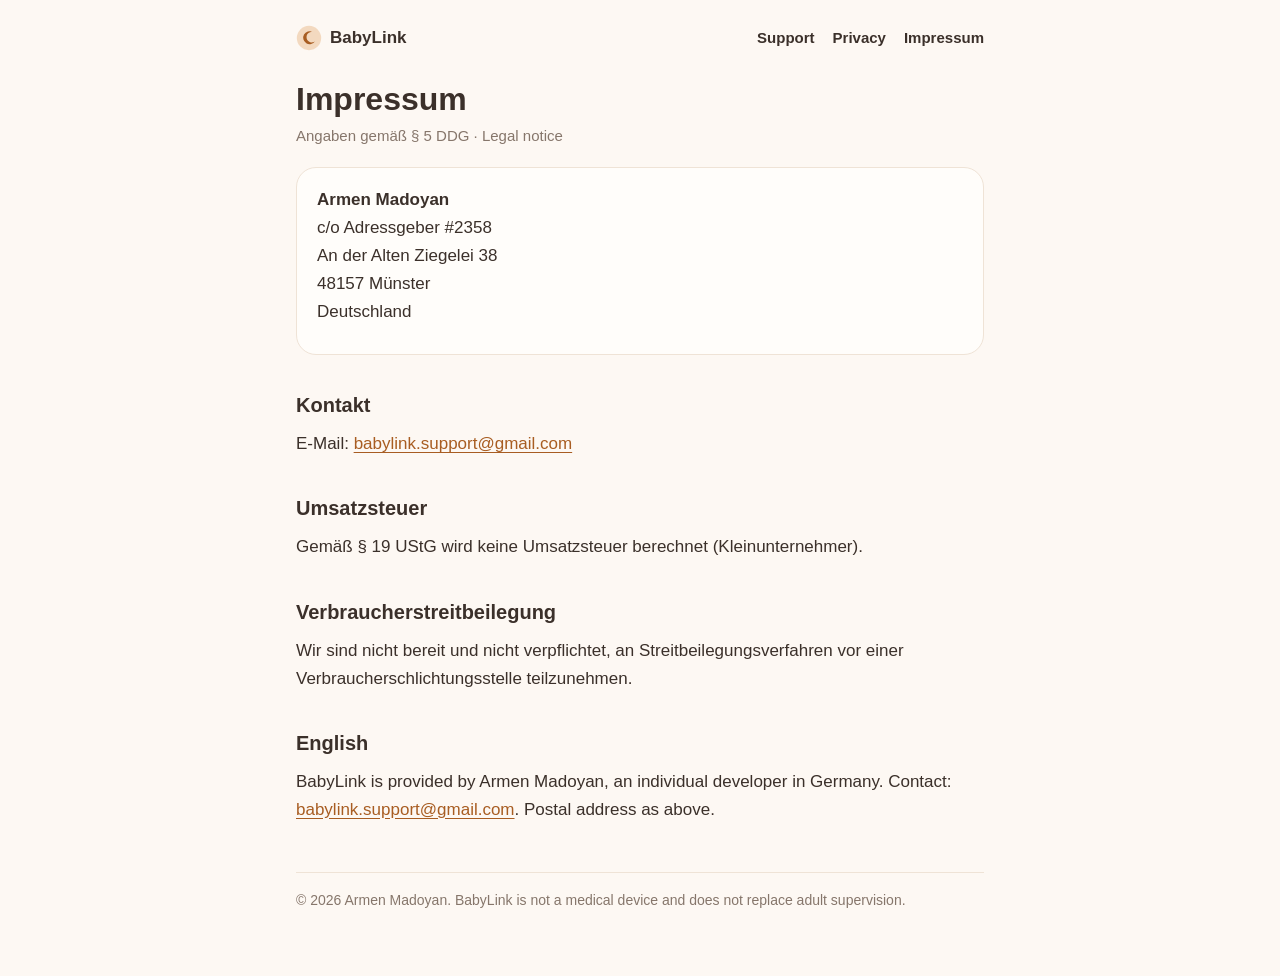
==== impressum.html @ 0cb80bb8 "Site: Impressum, c/o address in the privacy policy Co-Authored-By: Claude Fable 5.1 <noreply@anthrop" ====
<!doctype html>
<html lang="en"><head><meta charset="utf-8"><meta name="viewport" content="width=device-width,initial-scale=1">
<title>BabyLink Impressum</title><style>:root{--bg:#fdf8f3;--fg:#3b302a;--muted:#86766b;--accent:#a85d22;--accent-soft:#f3d9bf;--rose:#f4dcd8;--sky:#dce9f4;--card:#fffdfa;--line:#efe3d6}
@media (prefers-color-scheme:dark){:root{--bg:#1c1713;--fg:#f1e8de;--muted:#b3a497;--accent:#f0b27a;--accent-soft:#4a3626;--rose:#3a2a2c;--sky:#26303a;--card:#251f1a;--line:#3a3029}}
*{box-sizing:border-box}html{-webkit-text-size-adjust:100%}
body{margin:0;background:var(--bg);color:var(--fg);font:17px/1.65 -apple-system,BlinkMacSystemFont,"Segoe UI",Roboto,sans-serif}
main{max-width:720px;margin:0 auto;padding:24px 16px 64px}
h1,h2,nav a{font-family:ui-rounded,"SF Pro Rounded",-apple-system,"Segoe UI",sans-serif}
h1{font-size:32px;line-height:1.2;margin:0 0 6px;font-weight:700}h2{font-size:20px;margin:34px 0 8px;font-weight:650}
p,li{margin:0 0 10px}ul,ol{padding-left:22px}li::marker{color:var(--accent)}
a{color:var(--accent);text-underline-offset:3px}.muted{color:var(--muted);font-size:15px}
nav{display:flex;align-items:center;gap:18px;margin-bottom:28px;font-size:15px}
nav a{text-decoration:none;font-weight:600;color:var(--fg)}nav a:hover{color:var(--accent)}
nav .brand{display:flex;align-items:center;gap:8px;margin-right:auto;font-size:17px}
nav .brand svg{width:26px;height:26px}
.box{background:var(--card);border:1px solid var(--line);border-radius:20px;padding:18px 20px;margin:18px 0}
.hero{position:relative;overflow:hidden;background:var(--card);border:1px solid var(--line);border-radius:24px;padding:28px 22px;margin-bottom:22px}
.hero::before,.hero::after{content:"";position:absolute;border-radius:50%;z-index:0}
.hero::before{width:190px;height:190px;right:-95px;top:-110px;background:var(--rose)}
.hero::after{width:150px;height:150px;right:40px;bottom:-115px;background:var(--sky)}
.hero>*{position:relative;z-index:1}
.pills{display:flex;flex-wrap:wrap;gap:8px;margin-top:14px}
.pills span{background:var(--accent-soft);border-radius:999px;padding:4px 12px;font-size:14px;font-weight:600}
footer{margin-top:48px;padding-top:16px;border-top:1px solid var(--line);color:var(--muted);font-size:14px}</style></head><body><main>
<nav><a class="brand" href="index.html"><svg viewBox="0 0 32 32" aria-hidden="true"><circle cx="16" cy="16" r="15" fill="var(--accent-soft)"/><path d="M20.5 8.5a8 8 0 1 0 3 11.5 6.5 6.5 0 1 1-3-11.5z" fill="var(--accent)"/></svg>BabyLink</a><a href="support.html">Support</a><a href="privacy.html">Privacy</a><a href="impressum.html">Impressum</a></nav>
<h1>Impressum</h1><p class="muted">Angaben gemäß § 5 DDG · Legal notice</p>
<div class="box"><p><strong>Armen Madoyan</strong><br>c/o Adressgeber #2358<br>An der Alten Ziegelei 38<br>48157 Münster<br>Deutschland</p></div>
<h2>Kontakt</h2><p>E-Mail: <a href="mailto:babylink.support@gmail.com">babylink.support@gmail.com</a></p>
<h2>Umsatzsteuer</h2><p>Gemäß § 19 UStG wird keine Umsatzsteuer berechnet (Kleinunternehmer).</p>
<h2>Verbraucherstreitbeilegung</h2><p>Wir sind nicht bereit und nicht verpflichtet, an Streitbeilegungsverfahren vor einer Verbraucherschlichtungsstelle teilzunehmen.</p>
<h2>English</h2><p>BabyLink is provided by Armen Madoyan, an individual developer in Germany. Contact: <a href="mailto:babylink.support@gmail.com">babylink.support@gmail.com</a>. Postal address as above.</p>
<footer>&copy; 2026 Armen Madoyan. BabyLink is not a medical device and does not replace adult supervision.</footer>
</main></body></html>
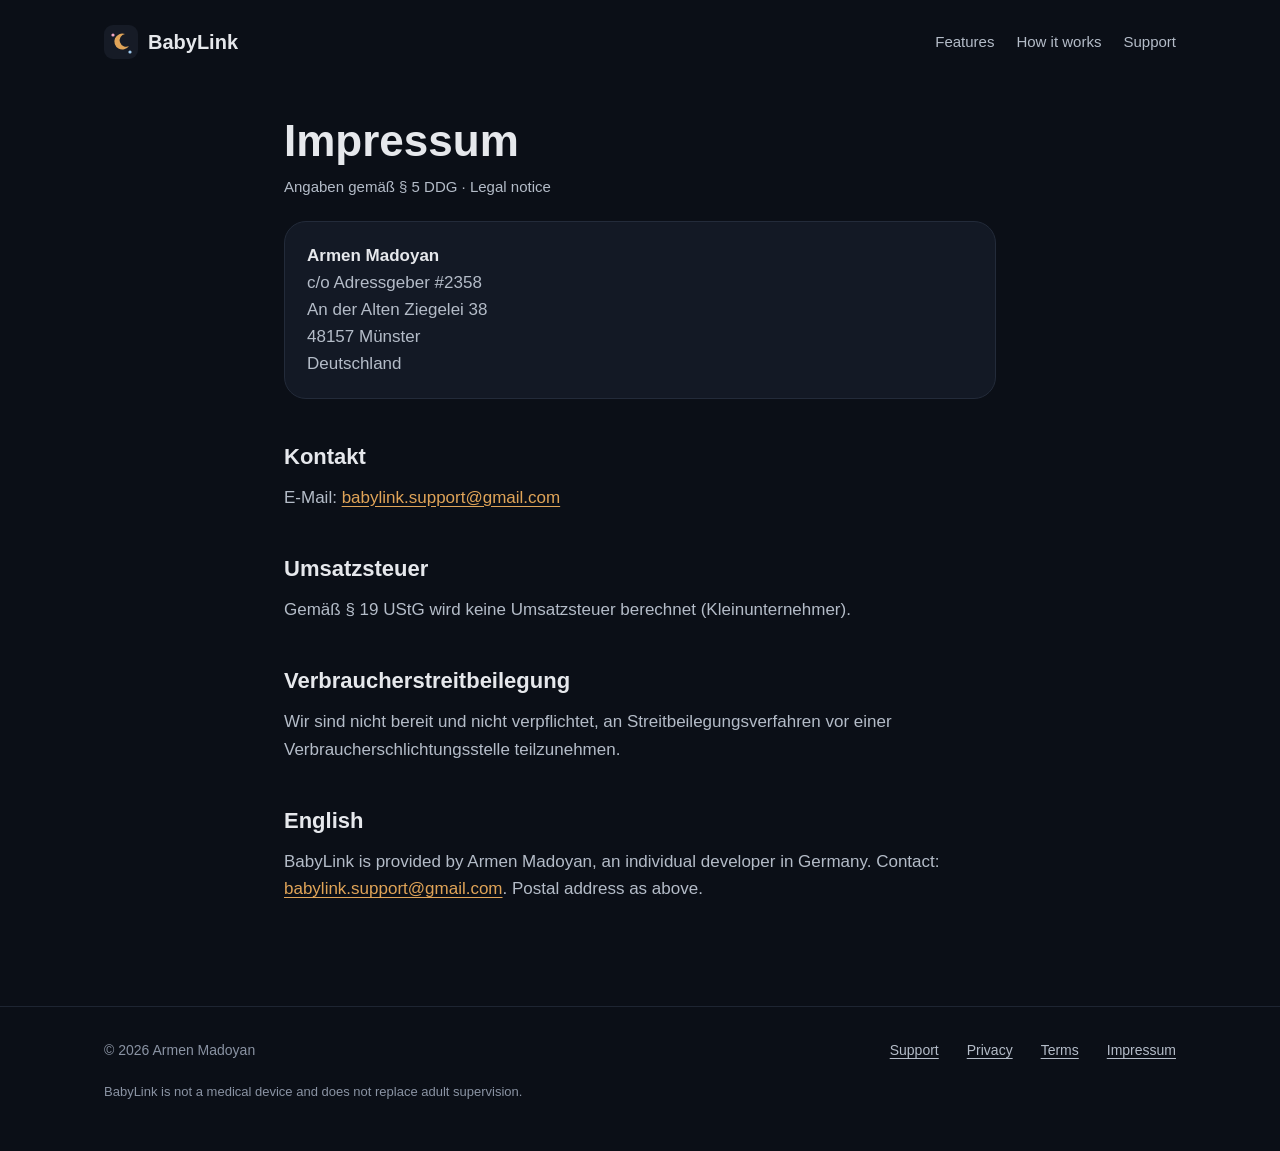
==== commit ac45c1f7: "Site redesign: dark look (A2), six features, shared style.css, support page from the app's help text" ====
--- a/impressum.html
+++ b/impressum.html
@@ -1,33 +1,54 @@
 <!doctype html>
-<html lang="en"><head><meta charset="utf-8"><meta name="viewport" content="width=device-width,initial-scale=1">
-<title>BabyLink Impressum</title><style>:root{--bg:#fdf8f3;--fg:#3b302a;--muted:#86766b;--accent:#a85d22;--accent-soft:#f3d9bf;--rose:#f4dcd8;--sky:#dce9f4;--card:#fffdfa;--line:#efe3d6}
-@media (prefers-color-scheme:dark){:root{--bg:#1c1713;--fg:#f1e8de;--muted:#b3a497;--accent:#f0b27a;--accent-soft:#4a3626;--rose:#3a2a2c;--sky:#26303a;--card:#251f1a;--line:#3a3029}}
-*{box-sizing:border-box}html{-webkit-text-size-adjust:100%}
-body{margin:0;background:var(--bg);color:var(--fg);font:17px/1.65 -apple-system,BlinkMacSystemFont,"Segoe UI",Roboto,sans-serif}
-main{max-width:720px;margin:0 auto;padding:24px 16px 64px}
-h1,h2,nav a{font-family:ui-rounded,"SF Pro Rounded",-apple-system,"Segoe UI",sans-serif}
-h1{font-size:32px;line-height:1.2;margin:0 0 6px;font-weight:700}h2{font-size:20px;margin:34px 0 8px;font-weight:650}
-p,li{margin:0 0 10px}ul,ol{padding-left:22px}li::marker{color:var(--accent)}
-a{color:var(--accent);text-underline-offset:3px}.muted{color:var(--muted);font-size:15px}
-nav{display:flex;align-items:center;gap:18px;margin-bottom:28px;font-size:15px}
-nav a{text-decoration:none;font-weight:600;color:var(--fg)}nav a:hover{color:var(--accent)}
-nav .brand{display:flex;align-items:center;gap:8px;margin-right:auto;font-size:17px}
-nav .brand svg{width:26px;height:26px}
-.box{background:var(--card);border:1px solid var(--line);border-radius:20px;padding:18px 20px;margin:18px 0}
-.hero{position:relative;overflow:hidden;background:var(--card);border:1px solid var(--line);border-radius:24px;padding:28px 22px;margin-bottom:22px}
-.hero::before,.hero::after{content:"";position:absolute;border-radius:50%;z-index:0}
-.hero::before{width:190px;height:190px;right:-95px;top:-110px;background:var(--rose)}
-.hero::after{width:150px;height:150px;right:40px;bottom:-115px;background:var(--sky)}
-.hero>*{position:relative;z-index:1}
-.pills{display:flex;flex-wrap:wrap;gap:8px;margin-top:14px}
-.pills span{background:var(--accent-soft);border-radius:999px;padding:4px 12px;font-size:14px;font-weight:600}
-footer{margin-top:48px;padding-top:16px;border-top:1px solid var(--line);color:var(--muted);font-size:14px}</style></head><body><main>
-<nav><a class="brand" href="index.html"><svg viewBox="0 0 32 32" aria-hidden="true"><circle cx="16" cy="16" r="15" fill="var(--accent-soft)"/><path d="M20.5 8.5a8 8 0 1 0 3 11.5 6.5 6.5 0 1 1-3-11.5z" fill="var(--accent)"/></svg>BabyLink</a><a href="support.html">Support</a><a href="privacy.html">Privacy</a><a href="impressum.html">Impressum</a></nav>
-<h1>Impressum</h1><p class="muted">Angaben gemäß § 5 DDG · Legal notice</p>
-<div class="box"><p><strong>Armen Madoyan</strong><br>c/o Adressgeber #2358<br>An der Alten Ziegelei 38<br>48157 Münster<br>Deutschland</p></div>
-<h2>Kontakt</h2><p>E-Mail: <a href="mailto:babylink.support@gmail.com">babylink.support@gmail.com</a></p>
-<h2>Umsatzsteuer</h2><p>Gemäß § 19 UStG wird keine Umsatzsteuer berechnet (Kleinunternehmer).</p>
-<h2>Verbraucherstreitbeilegung</h2><p>Wir sind nicht bereit und nicht verpflichtet, an Streitbeilegungsverfahren vor einer Verbraucherschlichtungsstelle teilzunehmen.</p>
-<h2>English</h2><p>BabyLink is provided by Armen Madoyan, an individual developer in Germany. Contact: <a href="mailto:babylink.support@gmail.com">babylink.support@gmail.com</a>. Postal address as above.</p>
-<footer>&copy; 2026 Armen Madoyan. BabyLink is not a medical device and does not replace adult supervision.</footer>
-</main></body></html>
+<html lang="en">
+<head>
+<meta charset="utf-8">
+<meta name="viewport" content="width=device-width,initial-scale=1">
+<title>BabyLink Impressum</title>
+<meta name="theme-color" content="#0b0f17">
+<link rel="icon" href="icon.svg" type="image/svg+xml">
+<link rel="apple-touch-icon" href="apple-touch-icon.png">
+<link rel="stylesheet" href="style.css">
+</head>
+<body>
+
+<header class="wrap site-header">
+  <a class="brand" href="index.html">
+    <svg viewBox="0 0 34 34" aria-hidden="true"><rect width="34" height="34" rx="9" fill="#161b26"/><path d="M21 9a8 8 0 1 0 4 12 6.4 6.4 0 1 1-4-12z" fill="#e0a458"/><circle cx="9" cy="10" r="1.6" fill="#f0a6c2"/><circle cx="26" cy="27" r="1.6" fill="#9fcbf0"/></svg>
+    BabyLink
+  </a>
+  <nav class="site-nav" aria-label="Main">
+    <a href="index.html#features">Features</a>
+    <a href="index.html#how">How it works</a>
+    <a href="support.html">Support</a>
+  </nav>
+</header>
+
+<main class="doc">
+<h1>Impressum</h1>
+<p class="muted">Angaben gemäß § 5 DDG · Legal notice</p>
+<div class="box"><p><strong>Armen Madoyan</strong><br>c/o Adressgeber #2358<br>An der Alten Ziegelei 38<br>48157 Münster<br>Deutschland</p>
+</div>
+<h2>Kontakt</h2>
+<p>E-Mail: <a href="mailto:babylink.support@gmail.com">babylink.support@gmail.com</a></p>
+<h2>Umsatzsteuer</h2>
+<p>Gemäß § 19 UStG wird keine Umsatzsteuer berechnet (Kleinunternehmer).</p>
+<h2>Verbraucherstreitbeilegung</h2>
+<p>Wir sind nicht bereit und nicht verpflichtet, an Streitbeilegungsverfahren vor einer Verbraucherschlichtungsstelle teilzunehmen.</p>
+<h2>English</h2>
+<p>BabyLink is provided by Armen Madoyan, an individual developer in Germany. Contact: <a href="mailto:babylink.support@gmail.com">babylink.support@gmail.com</a>. Postal address as above.</p>
+
+</main>
+
+<footer class="site-footer">
+  <div class="wrap">
+    <span class="copy">© 2026 Armen Madoyan</span>
+    <a href="support.html">Support</a>
+    <a href="privacy.html">Privacy</a>
+    <a href="terms.html">Terms</a>
+    <a href="impressum.html">Impressum</a>
+    <p class="note">BabyLink is not a medical device and does not replace adult supervision.</p>
+  </div>
+</footer>
+
+</body>
+</html>
--- a/style.css
+++ b/style.css
@@ -0,0 +1,171 @@
+/* BabyLink site: one look for every page (dark, the app's Night colours with rose and sky). */
+:root {
+  --bg: #0b0f17;
+  --surface: #131925;
+  --surface-2: #161b26;
+  --line: #232b3a;
+  --line-soft: #1e2532;
+  --text: #e6e8ec;
+  --text-2: #b4bcc8;
+  --muted: #8a93a3;
+  --faint: #4f5868;
+  --amber: #e0a458;
+  --rose: #f0a6c2;
+  --sky: #9fcbf0;
+  --amber-bg: #3a2e1f;
+  --rose-bg: #3a2531;
+  --sky-bg: #1d2c3c;
+  --on-amber: #1b1408;
+  --on-rose: #2b1520;
+  --on-sky: #0f2236;
+  --round: ui-rounded, 'SF Pro Rounded', -apple-system, BlinkMacSystemFont, 'Segoe UI', Roboto, sans-serif;
+  --sans: -apple-system, BlinkMacSystemFont, 'Segoe UI', Roboto, Helvetica, Arial, sans-serif;
+  color-scheme: dark;
+}
+
+* { box-sizing: border-box; }
+html { -webkit-text-size-adjust: 100%; scroll-behavior: smooth; }
+body {
+  margin: 0;
+  background: var(--bg);
+  color: var(--text);
+  font: 17px/1.6 var(--sans);
+  overflow-x: hidden;
+}
+h1, h2, h3 { font-family: var(--round); }
+a { color: var(--amber); text-underline-offset: 3px; }
+a:hover { color: #f0c48a; }
+img { max-width: 100%; }
+:focus-visible { outline: 2px solid var(--sky); outline-offset: 3px; border-radius: 6px; }
+
+.wrap { max-width: 1120px; margin: 0 auto; padding: 0 24px; }
+
+/* Header */
+.site-header { display: flex; align-items: center; gap: 12px 24px; flex-wrap: wrap; padding-top: 24px; }
+.brand {
+  display: flex; align-items: center; gap: 10px; margin-right: auto;
+  color: var(--text); text-decoration: none;
+  font-family: var(--round); font-weight: 800; font-size: 20px;
+}
+.brand svg { width: 34px; height: 34px; }
+.site-nav { display: flex; flex-wrap: wrap; gap: 6px 22px; font-size: 15px; font-weight: 500; }
+.site-nav a { color: var(--text-2); text-decoration: none; padding: 6px 0; }
+.site-nav a:hover, .site-nav a[aria-current='page'] { color: var(--amber); }
+
+/* Hero */
+.hero { display: flex; flex-wrap: wrap; align-items: center; gap: 56px; padding-top: 64px; padding-bottom: 96px; }
+.hero-text { flex: 1 1 440px; min-width: 0; }
+.kicker { margin: 0 0 18px; display: inline-flex; gap: 8px; align-items: center; font-size: 14px; font-weight: 600; color: var(--muted); letter-spacing: 0.02em; }
+.dot { width: 8px; height: 8px; border-radius: 50%; }
+.dot.amber { background: var(--amber); } .dot.rose { background: var(--rose); } .dot.sky { background: var(--sky); }
+.hero h1 { margin: 0 0 20px; font-size: clamp(40px, 6vw, 60px); line-height: 1.05; font-weight: 800; letter-spacing: -0.01em; }
+.hero h1 span { color: var(--amber); }
+.lead { margin: 0 0 32px; font-size: 20px; color: var(--text-2); max-width: 30em; }
+.cta { display: flex; flex-wrap: wrap; align-items: center; gap: 14px 18px; }
+.store {
+  display: inline-flex; align-items: center; gap: 10px; min-height: 56px; padding: 0 22px;
+  border-radius: 14px; border: 1px solid var(--line); background: var(--surface-2);
+  color: var(--text); font-size: 15px; font-weight: 600; text-decoration: none;
+}
+.store svg { width: 22px; height: 22px; flex: none; }
+.price-note { font-size: 15px; color: var(--muted); }
+
+.hero-art { flex: 1 1 420px; min-width: 0; position: relative; height: 560px; display: flex; justify-content: center; align-items: center; }
+.glow { position: absolute; border-radius: 50%; }
+.glow.amber { width: 300px; height: 300px; background: var(--amber); opacity: 0.16; left: 4%; top: 6%; }
+.glow.rose { width: 220px; height: 220px; background: var(--rose); opacity: 0.14; right: 2%; top: 0; }
+.glow.sky { width: 240px; height: 240px; background: var(--sky); opacity: 0.13; right: 10%; bottom: 0; }
+.phones { position: relative; display: flex; align-items: flex-end; }
+.phone { box-sizing: border-box; display: flex; flex-direction: column; align-items: center; justify-content: center; text-align: center; }
+.phone.camera {
+  width: 190px; height: 400px; border-radius: 34px; background: #05070b; border: 7px solid var(--line);
+  transform: translateX(30px) rotate(-6deg); color: #2e3747; font-size: 13px; padding-top: 220px;
+}
+.phone.parent {
+  width: 240px; height: 500px; border-radius: 40px; background: var(--surface-2); border: 8px solid #2e3747;
+  position: relative; z-index: 1; gap: 16px; padding: 24px;
+}
+.phone.parent img { width: 132px; height: 132px; border-radius: 30px; }
+.phone.parent p { margin: 0; font-family: var(--round); font-weight: 800; font-size: 22px; }
+.phone.parent small { color: var(--muted); font-size: 14px; }
+
+/* Sections */
+.section { padding-top: 104px; }
+.section-title { margin: 0 0 12px; font-size: clamp(32px, 4.5vw, 42px); font-weight: 800; text-align: center; line-height: 1.15; }
+.section-lead { margin: 0 auto 48px; max-width: 32em; text-align: center; color: var(--muted); }
+
+/* Feature tiles */
+.tiles { display: grid; grid-template-columns: repeat(auto-fit, minmax(min(300px, 100%), 1fr)); gap: 20px; }
+.tile { background: var(--surface); border: 1px solid var(--line); border-radius: 26px; padding: 30px; }
+.tile-icon { width: 52px; height: 52px; border-radius: 50%; display: flex; align-items: center; justify-content: center; }
+.tile-icon svg { width: 26px; height: 26px; fill: none; stroke-width: 1.7; stroke-linecap: round; stroke-linejoin: round; }
+.tile .label { margin: 18px 0 4px; font-size: 12px; font-weight: 600; letter-spacing: 0.08em; text-transform: uppercase; }
+.tile h3 { margin: 0 0 8px; font-size: 22px; line-height: 1.25; }
+.tile p:last-child { margin: 0; color: var(--muted); }
+.amber .tile-icon { background: var(--amber-bg); } .amber svg { stroke: var(--amber); } .amber .label { color: var(--amber); }
+.sky .tile-icon { background: var(--sky-bg); } .sky svg { stroke: var(--sky); } .sky .label { color: var(--sky); }
+.rose .tile-icon { background: var(--rose-bg); } .rose svg { stroke: var(--rose); } .rose .label { color: var(--rose); }
+
+/* Steps */
+.steps { list-style: none; margin: 40px 0 0; padding: 0; display: grid; grid-template-columns: repeat(auto-fit, minmax(min(240px, 100%), 1fr)); gap: 32px; }
+.steps li { display: flex; gap: 16px; align-items: flex-start; }
+.num { flex: none; width: 44px; height: 44px; border-radius: 50%; display: flex; align-items: center; justify-content: center; font-family: var(--round); font-weight: 800; font-size: 20px; }
+.num.amber { background: var(--amber); color: var(--on-amber); }
+.num.rose { background: var(--rose); color: var(--on-rose); }
+.num.sky { background: var(--sky); color: var(--on-sky); }
+.steps strong { display: block; font-size: 19px; margin-bottom: 4px; }
+.steps span span { color: var(--muted); }
+
+/* Price */
+.price { position: relative; overflow: hidden; background: var(--surface-2); border: 1px solid var(--line); border-radius: 32px; padding: 56px 32px; text-align: center; }
+.price > :not(.glow) { position: relative; }
+.price .glow.rose { width: 180px; height: 180px; opacity: 0.10; left: -60px; top: -70px; right: auto; }
+.price .glow.sky { width: 200px; height: 200px; opacity: 0.10; right: -70px; bottom: -90px; }
+.price h2 { margin: 0 0 12px; font-size: clamp(30px, 4.5vw, 40px); font-weight: 800; line-height: 1.15; }
+.price p { margin: 0 auto 28px; max-width: 32em; color: var(--text-2); font-size: 19px; }
+.price strong { color: var(--amber); }
+
+/* Questions */
+.faq { max-width: 760px; margin: 0 auto; }
+details { border-bottom: 1px solid var(--line); padding: 18px 0; }
+summary { cursor: pointer; font-weight: 600; font-size: 18px; }
+details p { margin: 12px 0 0; color: var(--muted); }
+.faq .more { margin: 28px 0 0; text-align: center; color: var(--muted); }
+
+/* Text pages (support, privacy, terms, impressum) */
+.doc { max-width: 760px; margin: 0 auto; padding: 56px 24px 0; }
+.doc h1 { font-size: clamp(32px, 5vw, 44px); line-height: 1.15; font-weight: 800; margin: 0 0 8px; }
+.doc h2 { font-size: 22px; font-weight: 700; margin: 40px 0 10px; }
+.doc p, .doc li { margin: 0 0 10px; color: var(--text-2); }
+.doc strong { color: var(--text); }
+.doc ul, .doc ol { padding-left: 22px; }
+.doc li::marker { color: var(--amber); }
+.doc .part { font-size: clamp(28px, 4vw, 34px); font-weight: 800; margin: 64px 0 0; scroll-margin-top: 16px; }
+.doc h3 { font-size: 13px; font-weight: 700; letter-spacing: 0.08em; text-transform: uppercase; color: var(--amber); margin: 32px 0 4px; scroll-margin-top: 16px; }
+.doc details { padding: 14px 0; }
+.doc summary { font-size: 17px; color: var(--text); }
+.doc details p, .doc details ol { margin: 10px 0 0; }
+.doc details li { margin-bottom: 4px; }
+.toc { display: flex; flex-wrap: wrap; gap: 10px; margin: 20px 0 0; }
+.toc a { display: inline-flex; align-items: center; min-height: 44px; padding: 0 18px; border-radius: 999px; border: 1px solid var(--line); background: var(--surface); color: var(--text); text-decoration: none; font-weight: 600; font-size: 15px; }
+.toc a:hover { border-color: var(--amber); color: var(--amber); }
+.muted { color: var(--muted); font-size: 15px; }
+.box { background: var(--surface); border: 1px solid var(--line); border-radius: 22px; padding: 20px 22px; margin: 22px 0; }
+.box p:last-child { margin: 0; }
+
+/* Footer */
+.site-footer { margin-top: 104px; border-top: 1px solid var(--line-soft); }
+.site-footer .wrap { padding-top: 32px; padding-bottom: 48px; display: flex; flex-wrap: wrap; gap: 12px 28px; align-items: center; font-size: 14px; color: var(--muted); }
+.site-footer .copy { margin-right: auto; }
+.site-footer a { color: var(--text-2); }
+.site-footer .note { flex-basis: 100%; margin: 8px 0 0; font-size: 13px; }
+
+@media (max-width: 600px) {
+  .hero { padding-top: 40px; gap: 24px; padding-bottom: 64px; }
+  .hero-art { height: 460px; }
+  .phone.camera { width: 150px; height: 320px; padding-top: 170px; }
+  .phone.parent { width: 200px; height: 420px; }
+  .phone.parent img { width: 110px; height: 110px; border-radius: 25px; }
+  .section { padding-top: 80px; }
+  .price { padding: 44px 22px; }
+}
